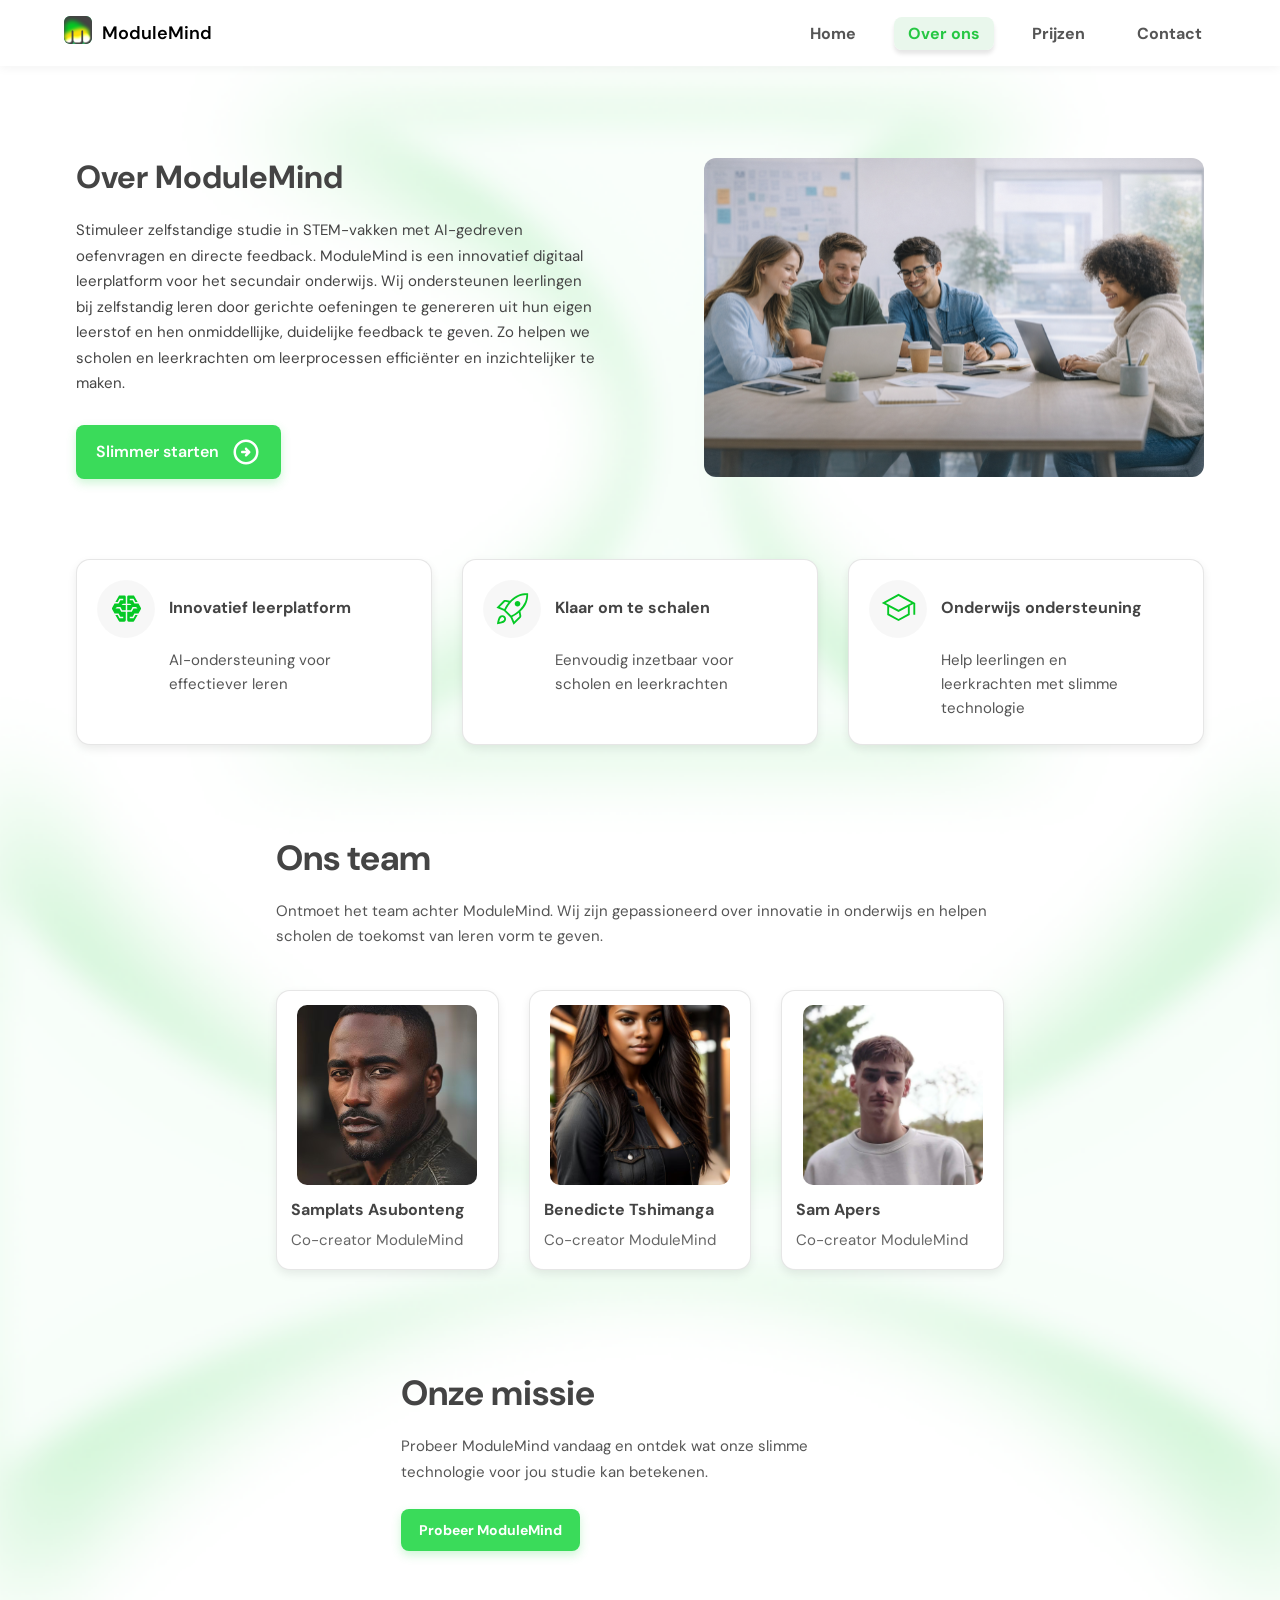
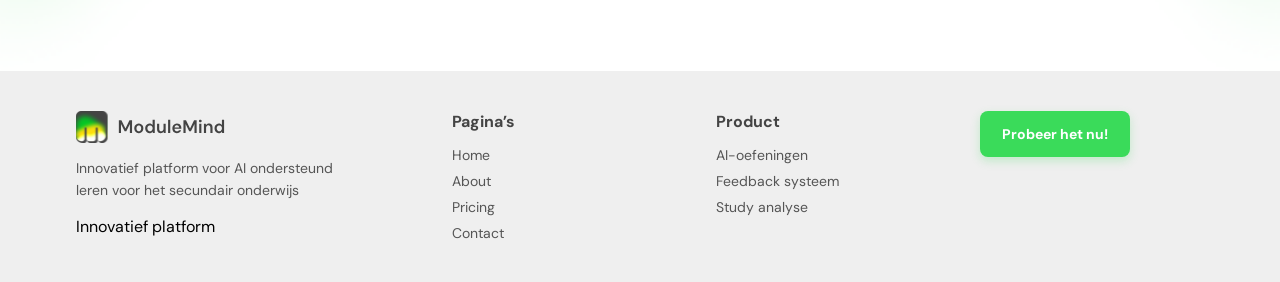
==== about.html @ 0563d496 "feat: added pfp" ====
<!DOCTYPE html>
<html lang="nl">
<head>
  <meta charset="UTF-8" />
  <meta name="viewport" content="width=device-width, initial-scale=1.0" />
  <title>ModuleMind - About</title>
  <meta name="description" content="ModuleMind zet lesmateriaal om in interactieve AI-oefeningen met behulp van artificiële intelligentie.">
  <meta name="author" content="ModuleMind">
<!-- Open Graph -->
  <meta property="og:title" content="ModuleMind">
  <meta property="og:description" content="Zet lesmateriaal om in interactieve AI-modules. Slimmer studeren met ModuleMind.">
  <meta property="og:image" content="https://modulemind.com/images/banner.svg">
  <meta property="og:url" content="https://modulemind.com/">
  <meta property="og:type" content="website">
  <meta property="og:site_name" content="ModuleMind">

<!-- Twitter Card -->
  <meta name="twitter:card" content="summary_large_image">
  <meta name="twitter:title" content="ModuleMind">
  <meta name="twitter:description" content="Zet lesmateriaal om in interactieve AI-modules.">
  <meta name="twitter:image" content="https://modulemind.com/images/banner.svg">
  <link rel="preconnect" href="https://fonts.googleapis.com">
  <link rel="preconnect" href="https://fonts.gstatic.com" crossorigin>
  <link href="https://fonts.googleapis.com/css2?family=Charm:wght@400;700&family=Cherry+Cream+Soda&family=DM+Sans:ital,opsz,wght@0,9..40,100..1000;1,9..40,100..1000&family=Inter:ital,opsz,wght@0,14..32,100..900;1,14..32,100..900&family=Kanit:ital,wght@0,100;0,200;0,300;0,400;0,500;0,600;0,700;0,800;0,900;1,100;1,200;1,300;1,400;1,500;1,600;1,700;1,800;1,900&family=Kdam+Thmor+Pro&family=Kite+One&family=Momo+Trust+Sans:wght@200..800&family=Nunito:ital,wght@0,200..1000;1,200..1000&family=Oswald:wght@200..700&family=Outfit:wght@100..900&family=Radio+Canada:ital,wght@0,300..700;1,300..700&family=Rubik+Marker+Hatch&family=Sour+Gummy:ital,wght@0,100..900;1,100..900&family=Ubuntu:ital,wght@0,300;0,400;0,500;0,700;1,300;1,400;1,500;1,700&display=swap" rel="stylesheet">
  <link rel="stylesheet" href="css/samplats.css" />
  <link rel="icon" type="image/png" href="images/Favicon.svg">
  <!-- Google Tag Manager -->
<script>(function(w,d,s,l,i){w[l]=w[l]||[];w[l].push({'gtm.start':
new Date().getTime(),event:'gtm.js'});var f=d.getElementsByTagName(s)[0],
j=d.createElement(s),dl=l!='dataLayer'?'&l='+l:'';j.async=true;j.src=
'https://www.googletagmanager.com/gtm.js?id='+i+dl;f.parentNode.insertBefore(j,f);
})(window,document,'script','dataLayer','GTM-NRNB7F7Q');</script>
<!-- End Google Tag Manager -->
</head>

<body>
<!-- Google Tag Manager (noscript) -->
<noscript><iframe src="https://www.googletagmanager.com/ns.html?id=GTM-NRNB7F7Q"
height="0" width="0" style="display:none;visibility:hidden"></iframe></noscript>
<!-- End Google Tag Manager (noscript) -->
 
  <nav class="navbar">
        <div class="nav-container">
            <div class="logo">
                <div class="logo-placeholder"> <a href="index.html"><img src="assets/FINAL-LOGO.png" alt="ModuleMind Logo"></div></a>
                <span>ModuleMind</span>
            </div>

            <ul class="nav-links" id="navLinks">
             <li><a href="index.html">Home</a></li>
             <li><a href="about.html" class="active">Over ons</a></li>
             <li><a href="pricing.html">Prijzen</a></li>
             <li><a href="contact.html">Contact</a></li>
</ul> 
            <button class="hamburger" id="hamburger">
              <span></span>
              <span></span>
              <span></span>
            </button>
        </div>
    </nav>


  <section class="about">
    <h1>Over ModuleMind</h1>

    <div class="student">
      <img src="images/Groep.svg" alt="Students studying">
    </div>

    <p>
      Stimuleer zelfstandige studie in STEM-vakken met AI-gedreven oefenvragen
      en directe feedback. ModuleMind is een innovatief digitaal leerplatform
      voor het secundair onderwijs. Wij ondersteunen leerlingen bij zelfstandig
      leren door gerichte oefeningen te genereren uit hun eigen leerstof en
      hen onmiddellijke, duidelijke feedback te geven. Zo helpen we scholen
      en leerkrachten om leerprocessen efficiënter en inzichtelijker te maken.
    </p>

    <a href="#" class="btnn">
      <span>Slimmer starten</span>
      <img src="images/pijl.svg" class="arrowbtnn" alt="">
    </a>
  </section>

  <section class="cards-section">
    <div class="cardd">
      <div class="cardds">
        <div class="svg">
          <img src="images/Hersenen.svg" alt="Innovatief leerplatform">
        </div>
        <h3>Innovatief leerplatform</h3>
      </div>
      <p>AI-ondersteuning voor effectiever leren</p>
    </div>

    <div class="cardd">
      <div class="cardds">
        <div class="svg">
          <img src="images/Rocket.svg" alt="Klaar om te schalen">
        </div>
        <h3>Klaar om te schalen</h3>
      </div>
      <p>Eenvoudig inzetbaar voor scholen en leerkrachten</p>
    </div>

    <div class="cardd">
      <div class="cardds">
        <div class="svg">
          <img src="images/Cap.svg" alt="Onderwijs ondersteuning">
        </div>
        <h3>Onderwijs ondersteuning</h3>
      </div>
      <p>Help leerlingen en leerkrachten met slimme technologie</p>
    </div>
  </section>

  <section class="teams">
    <h2>Ons team</h2>
    <p>
      Ontmoet het team achter ModuleMind. Wij zijn gepassioneerd over innovatie
      in onderwijs en helpen scholen de toekomst van leren vorm te geven.
    </p>

    <div class="team">
      <div class="teamss">
        <img src="images/Samplats.svg" alt="Samplats Asubonteng">
        <h3>Samplats Asubonteng</h3>
        <p>Co-creator ModuleMind</p>
      </div>

      <div class="teamss">
        <img src="images/Bene.svg" alt="Benedicte Tshimanga">
        <h3>Benedicte Tshimanga</h3>
        <p>Co-creator ModuleMind</p>
      </div>

      <div class="teamss">
        <img src="images/Sam.webp" alt="Sam Apers">
        <h3>Sam Apers</h3>
        <p>Co-creator ModuleMind</p>
      </div>
    </div>
  </section>

  <section class="missie">
    <h2>Onze missie</h2>
    <p>
      Probeer ModuleMind vandaag en ontdek wat onze slimme technologie
      voor jou studie kan betekenen.
    </p>
    <a href="#" class="missiebtn">Probeer ModuleMind</a>
  </section>

<footer class="foot">
  <div class="footwrap">

    <div class="footbrand">
      <img src="images/Logo.svg" alt="ModuleMind logo" class="footlogo">
      <p class="foottext-desktop">
        Innovatief platform voor AI ondersteund leren
        voor het secundair onderwijs
      </p>
      <p class="foottext-mobile">Innovatief platform</p>
    </div>

    <div class="footL">
      <h3>Pagina’s</h3>
      <a href="index.html">Home</a>
      <a href="about.html">About</a>
      <a href="pricing.html">Pricing</a>
      <a href="contact.html">Contact</a>
    </div>

    <div class="footR">
      <h3>Product</h3>
      <a href="#">AI-oefeningen</a>
      <a href="#">Feedback systeem</a>
      <a href="#">Study analyse</a>
    </div>

    <div class="foott">
      <a href="pricing.html" class="footbtn">Probeer het nu!</a>
    </div>

  </div>
</footer>

  <script src="script.js"></script>
  <script>
  const hamburger = document.getElementById('hamburger');
  const navLinks = document.getElementById('navLinks');

  hamburger.addEventListener('click', () => {
    navLinks.classList.toggle('active');
  });
</script>
</body>
</html>
---- css/samplats.css ----
* {
  margin: 0;
  padding: 0;
  box-sizing: border-box;
}

body {
  font-family: "DM Sans", sans-serif;
  overflow-x: hidden;
  background-image: url('../assets/background.png');
  background-size: cover;
  background-repeat: no-repeat;
}

span {
  font-family: "DM Sans", sans-serif;
}

.navbar {
    position: sticky;
    top: 0;
    width: 100%;
    background: white;
    box-shadow: 0 2px 10px rgba(0,0,0,0.05);
    z-index: 1000;
}

.nav-container {
    max-width: 1200px;
    margin: auto;
    padding: 16px 24px;
    display: flex;
    align-items: center;
    justify-content: space-between;
    font-family: 'DM Sans', sans-serif;
}

.logo {
    display: flex;
    align-items: center;
    gap: 10px;
    font-weight: 600;
    font-size: 18px;
    font-family: 'DM Sans', sans-serif;
}

.logo span {
    font-family: "DM Sans", sans-serif;
  }

.logo-placeholder img{
    width: 28px;
    height: 28px;
    background: linear-gradient(135deg, #3cd07c, #2ca65c);
    border-radius: 6px;
}

.nav-links {
    display: flex;
    list-style: none;
    gap: 24px;
}

.nav-links a {
  font-family: 'DM Sans', sans-serif;
    text-decoration: none;
    color: #555;
    font-weight: 700;
    padding: 6px 14px;
    border-radius: 8px;
    transition: all 0.2s ease;
}

.nav-links a:hover {
    background: #e6f5ec;
    color: #26C743;
}

.nav-links a.active {
    background: #E9F7EC;
    color: #26C743;
    box-shadow: 0 4px 4px rgba(0,0,0,0.1);
}

.cta-btn {
    background: #26C743;
    color: white;
    border: none;
    padding: 10px 16px;
    border-radius: 8px;
    cursor: pointer;
    font-weight: 900;
    transition: 0.2s ease;
}

.cta-btn:hover {
    background: #26C743;
}

/* Hide hamburger on desktop */
.hamburger {
    display: none;
    flex-direction: column;
    gap: 5px;
    background: none;
    border: none;
    cursor: pointer;
}

.hamburger span {
    width: 24px;
    height: 3px;
    background: #333;
    border-radius: 2px;
}

/* Mobile styles */
@media (max-width: 768px) {

    .nav-links {
        position: absolute;
        top: 100%;
        left: 0;
        width: 100%;
        background: white;
        flex-direction: column;
        align-items: center;
        gap: 16px;
        padding: 20px 0;
        display: none;
        box-shadow: 0 4px 10px rgba(0,0,0,0.05);
    }

    .nav-links.active {
        display: flex;
    }

    .cta-btn {
        display: none;
    }

    .hamburger {
        display: flex;
    }
}


.act {
  color: #05c925;
  background: #eefbef;
  box-shadow: 0 3px 8px rgba(0, 0, 0, .08);
  transform: translateY(-4px);
}

.abtn,
.btnn,
.missiebtn,
.footbtn {
  display: inline-flex;
  align-items: center;
  justify-content: center;
  text-decoration: none;
  color: #fff;
  font-weight: 700;
  background: #3adb5a;
  border-radius: 8px;
  box-shadow: 0 4px 10px rgba(58, 219, 90, .25);
  transition: .2s ease;
  white-space: nowrap;
}

.abtn:hover,
.btnn:hover,
.missiebtn:hover,
.footbtn:hover {
  background: #05c925;
}

.abtn {
  font-size: 13px;
  padding: 12px 18px;
  margin-left: 28px;
}

.btnn {
  grid-column: 1;
  font-weight: 600;
  gap: 12px;
  padding: 12px 20px;
  width: fit-content;
  min-width: 170px;
}

.missiebtn {
  font-size: 14px;
  padding: 12px 18px;
}

.footbtn {
  font-size: 14px;
  padding: 14px 22px;
}

.arrowbtnn {
  width: 30px;
  height: 30px;
  display: block;
  object-fit: contain;
}

.about {
  max-width: 1200px;
  margin: 0 auto;
  padding: 90px 36px 80px;
  display: grid;
  grid-template-columns: 520px 1fr;
  column-gap: 80px;
  align-items: center;
}

.about h1 {
  grid-column: 1;
  font-size: 32px;
  color: #444;
  margin-bottom: 20px;
}

.about p {
  grid-column: 1;
  font-size: 15px;
  color: #444;
  line-height: 1.7;
  margin-bottom: 28px;
}

.student {
  grid-column: 2;
  grid-row: 1 / span 3;
  display: flex;
  justify-content: flex-end;
}

.student img {
  width: 500px;
  display: block;
  border-radius: 12px;
}

.cards-section {
  max-width: 1200px;
  margin: 0 auto;
  padding: 0 36px 90px;
  display: grid;
  grid-template-columns: repeat(3, 1fr);
  gap: 30px;
}

.cardd,
.teamss {
  background: #fff;
  border: 1px solid rgba(119, 119, 119, .18);
  border-radius: 14px;
  box-shadow: 0 4px 10px rgba(0, 0, 0, .08);
}

.cardd {
  padding: 20px 20px 24px;
}

.cardds {
  display: flex;
  align-items: center;
  gap: 14px;
  margin-bottom: 10px;
}

.svg {
  width: 58px;
  height: 58px;
  border-radius: 50%;
  background: rgba(0, 0, 0, .03);
  display: flex;
  align-items: center;
  justify-content: center;
  flex-shrink: 0;
}

.svg img {
  width: 45px;
  height: 45px;
  object-fit: contain;
  display: block;
}

.cardd h3 {
  font-size: 16px;
  color: #444;
  font-weight: 700;
  line-height: 1.4;
}

.cardd p {
  font-size: 15px;
  color: #555;
  line-height: 1.6;
  margin-left: 72px;
  max-width: 220px;
}

.teams {
  max-width: 800px;
  margin: 0 auto;
  padding: 0 36px 100px;
  text-align: left;
}

.teams h2 {
  font-size: 35px;
  color: #444;
  margin-bottom: 18px;
}

.teams p {
  font-size: 15px;
  line-height: 1.7;
  color: #555;
}

.team {
  width: 100%;
  max-width: 1200px;
  margin: 40px auto 0;
  display: grid;
  grid-template-columns: repeat(3, 1fr);
  gap: 30px;
}

.teamss {
  padding: 14px 14px 18px;
  text-align: left;
}

.teamss img {
  width: 100%;
  max-width: 180px;
  height: 180px;
  object-fit: cover;
  display: block;
  margin: 0 auto 14px;
  border-radius: 10px;
}

.teamss h3 {
  font-size: 16px;
  color: #444;
  font-weight: 700;
  line-height: 1.4;
  margin-bottom: 8px;
}

.teamss p {
  font-size: 15px;
  color: #666;
  line-height: 1.5;
}

.missie {
  max-width: 550px;
  margin: 0 auto;
  padding: 0 36px 80px;
  text-align: left;
}

.missie h2 {
  font-size: 35px;
  color: #444;
  margin-bottom: 18px;
}

.missie p {
  max-width: 520px;
  margin: 0 auto 24px;
  font-size: 15px;
  line-height: 1.7;
  color: #555;
  text-align: left;
}

.foot{
  width:100%;
  background:#efefef;
  margin-top:40px;
}

.footwrap{
  max-width:1200px;
  margin:0 auto;
  padding:40px 36px;
  display:grid;
  grid-template-columns: 1.5fr 1fr 1fr 1fr;
  gap:40px;
  align-items:start;
}

.footbrand{
  display:flex;
  flex-direction:column;
  gap:14px;
}

.footlogo{
  width:150px;
  height:auto;
}

.foottext-desktop{
  font-size:14px;
  line-height:1.6;
  color:#555;
  max-width:260px;
}

.footL,
.footR{
  display:flex;
  flex-direction:column;
  gap:8px;
}

.footL h3,
.footR h3{
  font-size:16px;
  font-weight:700;
  color:#444;
  margin-bottom:6px;
}

.footL a,
.footR a{
  text-decoration:none;
  color:#555;
  font-size:14px;
  transition:.2s ease;
}

.footL a:hover,
.footR a:hover{
  color:#05c925;
}

.foott{
  display:flex;
  align-items:flex-start;
  justify-content:flex-start;
}

.footbtn{
  font-size:14px;
  padding:14px 22px;
  border-radius:8px;
  background:#3adb5a;
  color:#fff;
  text-decoration:none;
  font-weight:700;
  box-shadow:0 4px 10px rgba(58,219,90,.25);
}

.footbtn:hover{
  background:#05c925;
}

.menu-toggle {
  display: none;
  border: none;
  background: transparent;
  cursor: pointer;
  width: 40px;
  height: 40px;
  padding: 0;
  flex-direction: column;
  justify-content: center;
  align-items: center;
  gap: 5px;
}

.menu-toggle span {
  display: block;
  width: 24px;
  height: 2.5px;
  background: #777;
  border-radius: 20px;
  transition: all 0.3s ease;
}

.mobile-menu {
  display: none;
}

@media (max-width: 768px) {
  .nvs,
  .abtn {
    display: none;
  }

  .menu-toggle {
    display: flex;
  }

  .nvb {
    padding: 18px 20px;
  }

  .lm {
    width: 150px;
    height: auto;
  }

  .mobile-menu {
    display: none;
    flex-direction: column;
    gap: 14px;
    padding: 0 20px 20px;
    background: rgba(255, 255, 255, 0.96);
  }

  .nv.menu-open .mobile-menu {
    display: flex;
  }

  .mobile-link {
    text-decoration: none;
    color: #444;
    font-size: 16px;
    font-weight: 600;
    padding: 10px 0;
    border-bottom: 1px solid rgba(0, 0, 0, 0.06);
  }

  .mobile-link:hover {
    color: #05c925;
  }

  .active-mobile {
    color: #05c925;
  }

  .mobile-btn {
    display: inline-flex;
    align-items: center;
    justify-content: center;
    text-decoration: none;
    color: white;
    background: #3adb5a;
    font-weight: 700;
    padding: 12px 18px;
    border-radius: 8px;
    width: fit-content;
    margin-top: 8px;
    box-shadow: 0 4px 10px rgba(58, 219, 90, 0.25);
  }

  .mobile-btn:hover {
    background: #05c925;
  }

  .nv.menu-open .menu-toggle span:nth-child(1) {
    transform: translateY(7px) rotate(45deg);
  }

  .nv.menu-open .menu-toggle span:nth-child(2) {
    opacity: 0;
  }

  .nv.menu-open .menu-toggle span:nth-child(3) {
    transform: translateY(-8px) rotate(-45deg);
  }

  .about {
    max-width: 100%;
    padding: 28px 20px 40px;
    display: flex;
    flex-direction: column;
    gap: 20px;
  }

  .about h1 {
    font-size: 26px;
    color: #444;
  }

  .student {
    width: 100%;
  }

  .student img {
    width: 100%;
    border-radius: 12px;
    display: block;
  }

  .about p {
    font-size: 15px;
    line-height: 1.7;
    color: #444;
    text-align: left;
    max-width: 300px;
    margin: 0 auto;
  }

  .btnn {
    align-self: center;
    padding: 12px 18px;
    font-size: 14px;
  }

  .cards-section {
    grid-template-columns: 1fr;
    gap: 18px;
    padding: 0 20px 50px;
  }

  .cardd {
    padding: 24px 20px;
    border-radius: 16px;
  }

  .cardds {
    display: flex;
    align-items: flex-start;
    gap: 15px;
    margin-bottom: 12px;
  }

  .svg {
    width: 52px;
    height: 52px;
    flex-shrink: 0;
  }

  .svg img {
    width: 40px;
    height: 40px;
  }

  .cardd h3 {
    font-size: 22px;
    line-height: 1.3;
    margin: 0;
    max-width: 220px;
  }

  .cardd p {
    margin: 0 0 0 67px;
    max-width: calc(100% - 67px);
    font-size: 15px;
    line-height: 1.7;
    text-align: left;
  }

  .teams {
    max-width: 100%;
    padding: 20px 20px 60px;
    text-align: left;
  }

  .teams h2 {
    font-size: 24px;
    margin-bottom: 16px;
    color: #000;
  }

  .teams p {
    font-size: 15px;
    line-height: 1.7;
    max-width: 280px;
    margin: 0 auto 28px;
    color: #444;
  }

  .team {
    grid-template-columns: 1fr;
    gap: 22px;
    margin: 0 auto;
  }

  .teamss {
    padding: 14px 14px 18px;
    border-radius: 14px;
    max-width: 250px;
    margin: 0 auto;
  }

  .teamss img {
    width: 100%;
    max-width: 150px;
    height: 150px;
    object-fit: cover;
    display: block;
    margin: 0 auto 14px;
    border-radius: 10px;
  }

  .teamss h3 {
    font-size: 16px;
    line-height: 1.4;
    margin-bottom: 6px;
    color: #222;
  }

  .teamss p {
    font-size: 14px;
    line-height: 1.5;
    margin: 0;
    max-width: 100%;
    color: #555;
  }

  .teams h2,
  .missie h2 {
    font-size: 24px;
    line-height: 1.2;
    font-weight: 700;
    color: #222;
    text-align: left;
    margin-bottom: 16px;
  }

  .missie {
    max-width: 100%;
    padding: 10px 20px 60px;
    text-align: left;
  }

  .missie p {
    font-size: 15px;
    line-height: 1.7;
    color: #444;
    max-width: 300px;
    margin: 0 auto 24px;
  }

  .missiebtn {
    display: inline-flex;
    align-items: center;
    justify-content: center;
    font-size: 14px;
    padding: 13px 20px;
    border-radius: 10px;
    min-width: 220px;
  }

  .footwrap{
    grid-template-columns:1fr;
    gap:30px;
    padding:30px 20px;
  }

  .footbrand{
    align-items:flex-start;
  }

  .footlogo{
    width:110px;
  }

  .foottext-desktop{
    display:none;
  }

  .foottext-mobile{
    display:block;
    font-size:13px;
    color:#555;
  }

  .footL,
  .footR{
    gap:6px;
  }

  .footL h3,
  .footR h3{
    font-size:15px;
  }

  .footL a,
  .footR a{
    font-size:13px;
  }

  .foott{
    margin-top:10px;
  }

  .footbtn{
    font-size:13px;
    padding:12px 18px;
  }
}

.pricing{
  max-width:600px;
  margin:0 auto;
  padding:90px 36px 60px;
  text-align:left;
}

.pricing h1{
  font-size:36px;
  color:#444;
  margin-bottom:18px;
  line-height:1.2;
}

.pricing p{
  font-size:15px;
  line-height:1.7;
  color:#555;
  max-width:520px;
  margin:0 auto;
}

.pricingg{
  max-width:1200px;
  margin:0 auto;
  padding:0 36px 100px;
  display:grid;
  grid-template-columns:repeat(3,1fr);
  gap:30px;
  align-items:center;
}

.pricecard{
  background:#fff;
  border:1px solid rgba(119,119,119,.18);
  border-radius:14px;
  box-shadow:0 4px 10px rgba(0,0,0,.08);
  padding:26px 22px 30px;
  text-align:left;
  display:flex;
  flex-direction:column;
  transition:.25s ease;
}

.pricecard:hover{
  transform:translateY(-6px);
  border:2px solid #3adb5a;
  transform:scale(1.08);
}

.featured:hover{
  transform:scale(1.08) translateY(-6px);
}

.priceTop{
  padding-bottom:18px;
  display: flex;
  flex-direction: column;
  align-items: center;
  text-align: center;
}

.priceTop h2{
  font-size:20px;
  color:#444;
  margin-bottom:12px;
}

.price-icon{
  width: 45px;
  height:45px;
  margin-bottom:12px;
}

.price-value{
  font-size:18px;
  color:#444;
  font-weight:600;
}

.price-value span{
  font-size:14px;
  color:#666;
}

.price-divider{
  width:100%;
  height:1px;
  background:rgba(0,0,0,.08);
  margin:18px 0;
}

.price-features{
  list-style:none;
  text-align:left;
  display:flex;
  flex-direction:column;
  gap:12px;
  margin-bottom:24px;
}

.price-features li{
  font-size:14px;
  color:#555;
  position:relative;
  padding-left:22px;
}

.price-features li::before{
  content:"✔";
  color:#3adb5a;
  position:absolute;
  left:0;
}

.price-btn{
  margin-top:auto;
  font-size:14px;
  width: 150px;
  padding:12px 18px;
  border-radius:8px;
  background:#3adb5a;
  color:white;
  font-weight:700;
  text-decoration:none;
  display:inline-block;
  box-shadow:0 4px 10px rgba(58,219,90,.25);
  margin: auto;
}

.price-btn:hover{
  background:#05c925;
}

@media (max-width:768px){

  .pricing{
    padding:40px 20px 40px;
  }

  .pricing h1{
    font-size:24px;
    text-align: center;
  }

  .pricing p{
    font-size:14px;
    max-width:300px;
  }

  .pricingg{
    grid-template-columns:1fr;
    gap:22px;
    padding:0 20px 60px;
  }

  .pricecard{
    max-width:300px;
    margin:0 auto;
  }

  .featured{
    transform:none;
  }

}

.contact-hero{
  max-width:550px;
  margin:0 auto;
  padding:90px 36px 70px;
  text-align:left;
}

.contact-hero h1{
  font-size:36px;
  color:#444;
  margin-bottom:18px;
  line-height:1.2;
}

.contact-hero p{
  font-size:15px;
  line-height:1.7;
  color:#555;
  max-width:520px;
  margin:0 auto;
}

.contact-section{
  max-width:1200px;
  margin:0 auto;
  padding:0 36px 80px;
  display:grid;
  grid-template-columns:1fr 1fr;
  gap:80px;
  align-items:start;
}

.contact-map-block h2,
.contact-form-block h2{
  font-size:20px;
  color:#444;
  margin-bottom:18px;
}

.map-card{
  background:#fff;
  border:1px solid rgba(119,119,119,.18);
  border-radius:16px;
  box-shadow:0 4px 10px rgba(0,0,0,.08);
  overflow:hidden;
}

.map-img{
  width:100%;
  display:block;
}

.contact-form{
  display:flex;
  flex-direction:column;
  gap:18px;
}

.name-row{
  display:grid;
  grid-template-columns:1fr 1fr;
  gap:16px;
}

.input-group{
  display:flex;
  flex-direction:column;
}

.input-group label{
  font-size:14px;
  color:#444;
  margin-bottom:6px;
}

.input-group input,
.input-group textarea{
  border:1px solid rgba(119,119,119,.25);
  border-radius:8px;
  padding:12px 14px;
  font-size:14px;
  font-family:inherit;
  outline:none;
  background:#fff;
}

.input-group textarea{
  min-height:110px;
  resize:vertical;
}

.input-group input:focus,
.input-group textarea:focus{
  border-color:#3adb5a;
}

.contact-btn,
.contact-info-btn,
.contact-help-btn{
  display:inline-flex;
  align-items:center;
  justify-content:center;
  text-decoration:none;
  color:#fff;
  font-weight:700;
  background:#3adb5a;
  border:none;
  border-radius:8px;
  box-shadow:0 4px 10px rgba(58,219,90,.25);
  transition:.2s ease;
  cursor:pointer;
  width:fit-content;
}

.contact-btn:hover,
.contact-info-btn:hover,
.contact-help-btn:hover{
  background:#05c925;
}

.contact-btn{
  margin-top:10px;
  font-size:14px;
  padding:14px 20px;
}

.contact-extra{
  max-width:1200px;
  margin:0 auto;
  padding:0 36px 100px;
}

.contact-extra h2{
  font-size:22px;
  color:#444;
  margin-bottom:28px;
}

.contact-extra-grid{
  display:grid;
  grid-template-columns:1fr 1fr;
  gap:40px;
  align-items:start;
}

.contact-info-card{
  background:#fff;
  border:1px solid rgba(119,119,119,.18);
  border-radius:14px;
  box-shadow:0 4px 10px rgba(0,0,0,.08);
  padding:24px;
  display:flex;
  flex-direction:column;
  gap:18px;
  max-width:360px;
}

.contact-info-row{
  display:flex;
  align-items:center;
  gap:14px;
  padding-bottom:14px;
  border-bottom:1px solid rgba(119,119,119,.18);
}

.contact-info-icon{
  width:22px;
  height:22px;
  object-fit:contain;
  flex-shrink:0;
}

.contact-info-row p{
  font-size:14px;
  color:#555;
  line-height:1.5;
}

.contact-info-btn{
  margin-top:8px;
  padding:10px 16px;
  font-size:14px;
}

.contact-help-card{
  background:#fff;
  border:1px solid rgba(119,119,119,.18);
  border-radius:14px;
  box-shadow:0 4px 10px rgba(0,0,0,.08);
  padding:24px;
  max-width:360px;
}

.help-top{
  display:flex;
  align-items:center;
  gap:10px;
  margin-bottom:12px;
}

.help-icon{
  width:24px;
  height:24px;
  object-fit:contain;
  flex-shrink:0;
}

.contact-help-card h3{
  font-size:18px;
  color:#444;
  line-height:1.3;
}

.contact-help-card p{
  font-size:14px;
  color:#555;
  line-height:1.6;
  margin-bottom:18px;
  max-width:240px;
}

.contact-help-btn{
  padding:10px 16px;
  font-size:14px;
}

@media (max-width:768px){

  .contact-hero{
    padding:40px 20px 40px;
  }

  .contact-hero h1{
    font-size:24px;
  }

  .contact-hero p{
    font-size:14px;
    max-width:300px;
  }

  .contact-section{
    grid-template-columns:1fr;
    gap:40px;
    padding:0 20px 60px;
  }

  .contact-map-block h2,
  .contact-form-block h2{
    font-size:24px;
    line-height:1.2;
    margin-bottom:16px;
    text-align: left;
  }

  .name-row{
    grid-template-columns:1fr;
  }

  .contact-btn{
    padding:12px 18px;
    font-size:14px;
  }

  .contact-extra{
    padding:0 20px 60px;
  }

  .contact-extra h2{
    font-size:24px;
    margin-bottom:20px;
    text-align: left;
  }

  .contact-extra-grid{
    grid-template-columns:1fr;
    gap:24px;
  }

  .contact-info-card,
  .contact-help-card{
    max-width:100%;
  }

  .contact-info-btn,
  .contact-help-btn{
    font-size:14px;
    padding:10px 14px;
  }

}
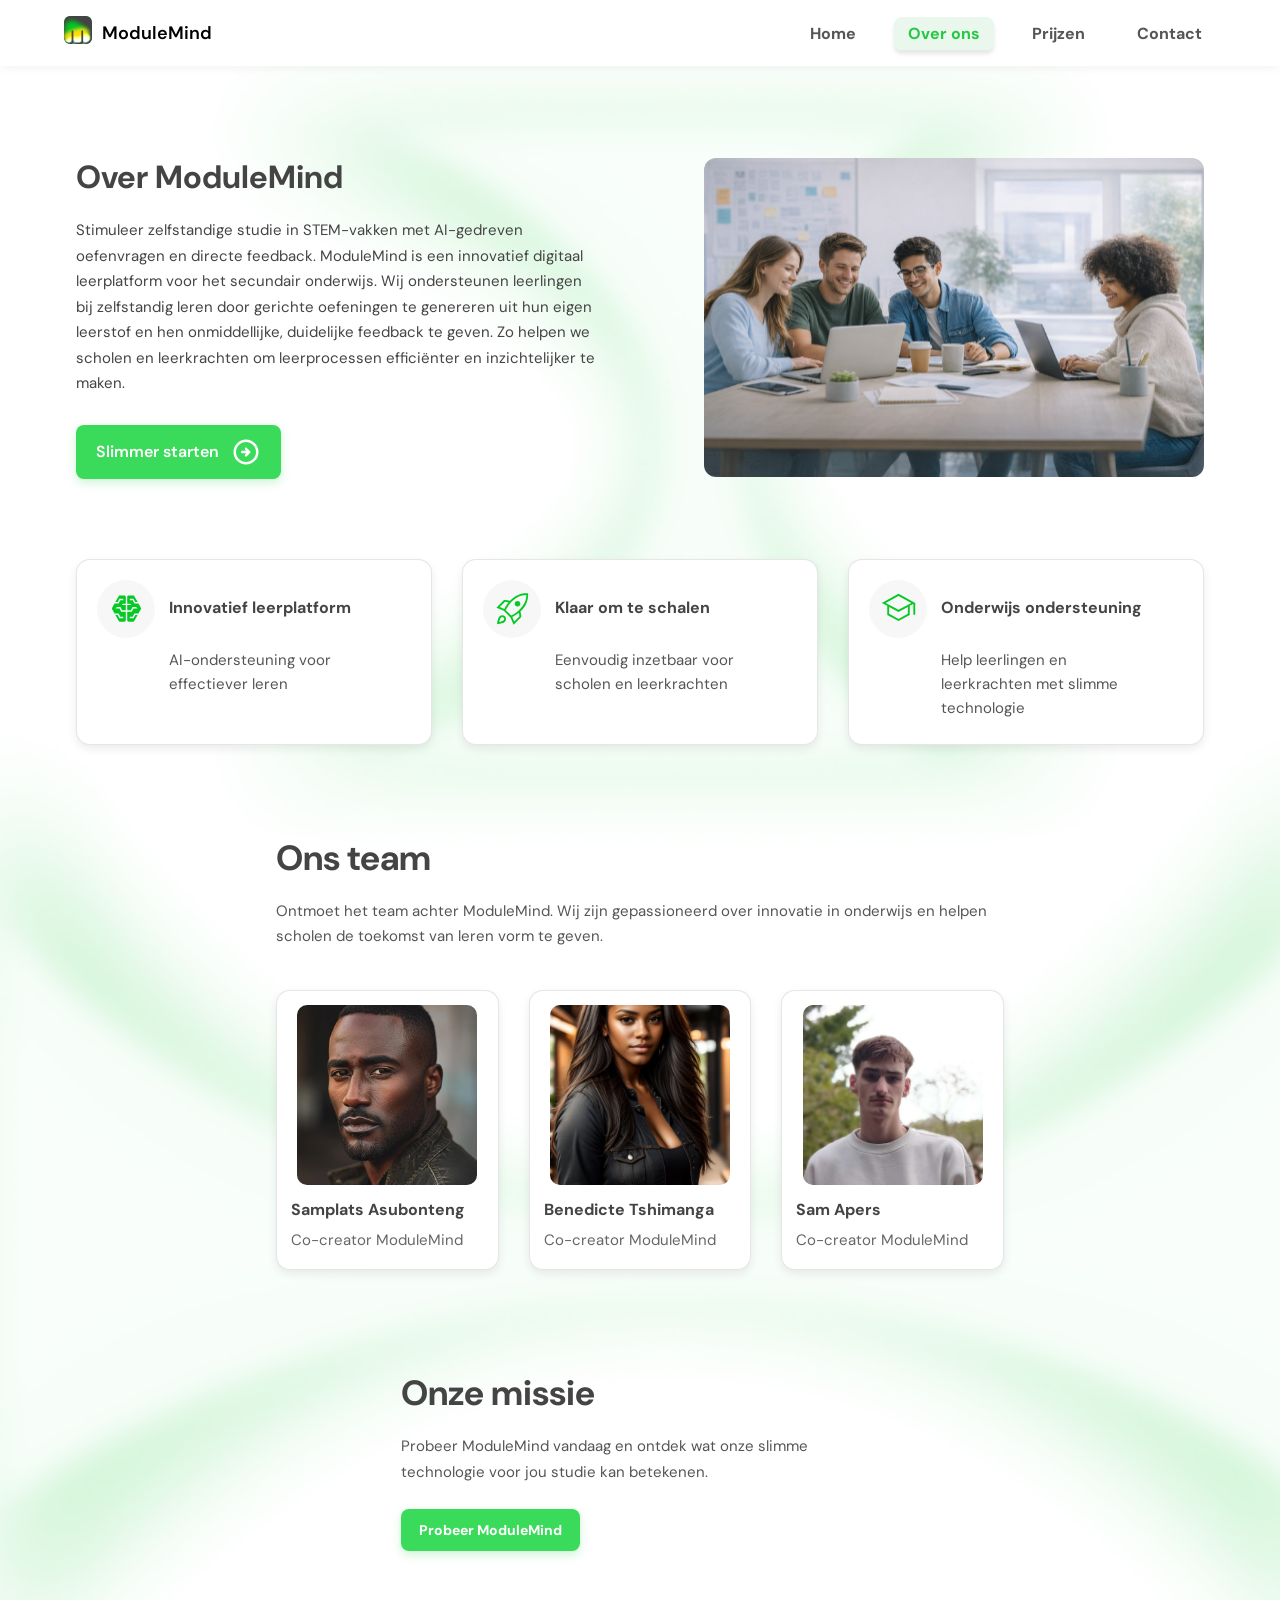
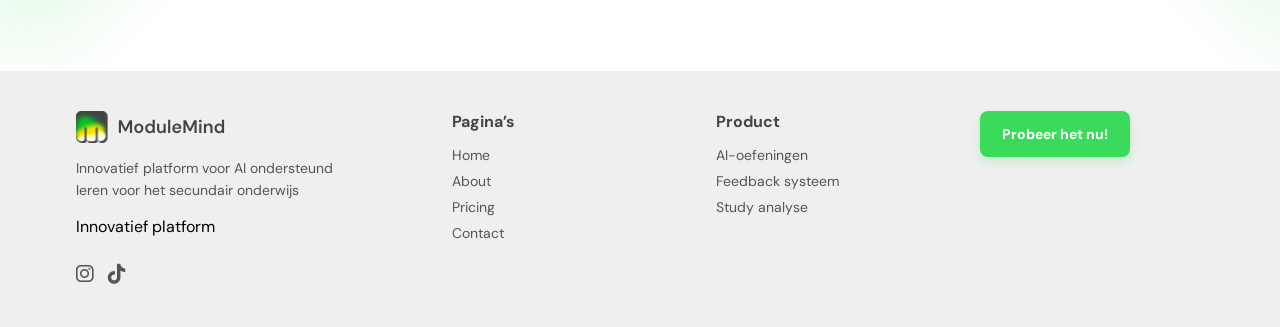
==== commit 78324fca: "laatste veranderingen" ====
--- a/about.html
+++ b/about.html
@@ -24,6 +24,7 @@
   <link href="https://fonts.googleapis.com/css2?family=Charm:wght@400;700&family=Cherry+Cream+Soda&family=DM+Sans:ital,opsz,wght@0,9..40,100..1000;1,9..40,100..1000&family=Inter:ital,opsz,wght@0,14..32,100..900;1,14..32,100..900&family=Kanit:ital,wght@0,100;0,200;0,300;0,400;0,500;0,600;0,700;0,800;0,900;1,100;1,200;1,300;1,400;1,500;1,600;1,700;1,800;1,900&family=Kdam+Thmor+Pro&family=Kite+One&family=Momo+Trust+Sans:wght@200..800&family=Nunito:ital,wght@0,200..1000;1,200..1000&family=Oswald:wght@200..700&family=Outfit:wght@100..900&family=Radio+Canada:ital,wght@0,300..700;1,300..700&family=Rubik+Marker+Hatch&family=Sour+Gummy:ital,wght@0,100..900;1,100..900&family=Ubuntu:ital,wght@0,300;0,400;0,500;0,700;1,300;1,400;1,500;1,700&display=swap" rel="stylesheet">
   <link rel="stylesheet" href="css/samplats.css" />
   <link rel="icon" type="image/png" href="images/Favicon.svg">
+  <link rel="stylesheet" href="https://cdnjs.cloudflare.com/ajax/libs/font-awesome/6.5.0/css/all.min.css">
   <!-- Google Tag Manager -->
 <script>(function(w,d,s,l,i){w[l]=w[l]||[];w[l].push({'gtm.start':
 new Date().getTime(),event:'gtm.js'});var f=d.getElementsByTagName(s)[0],
@@ -162,6 +163,10 @@
         voor het secundair onderwijs
       </p>
       <p class="foottext-mobile">Innovatief platform</p>
+      <div class="footsocials">
+     <a href="#" target="_blank"><i class="fab fa-instagram"></i></a>
+    <a href="#" target="_blank"><i class="fab fa-tiktok"></i></a>
+</div>
     </div>
 
     <div class="footL">
--- a/css/samplats.css
+++ b/css/samplats.css
@@ -406,6 +406,22 @@
   display:flex;
   flex-direction:column;
   gap:14px;
+}
+
+.footsocials {
+  display: flex;
+  gap: 14px;
+  margin-top: 10px;
+}
+
+.footsocials a {
+  font-size: 20px;
+  color: #555;
+  transition: .2s ease;
+}
+
+.footsocials a:hover {
+  color: #05c925;
 }
 
 .footlogo{
@@ -1255,4 +1271,396 @@
     padding:10px 14px;
   }
 
+}
+
+/* ============================================
+   NIEUWE PRICING PAGINA STIJLEN
+   ============================================ */
+
+.pricing-hero {
+  max-width: 700px;
+  margin: 0 auto;
+  padding: 70px 36px 50px;
+  text-align: center;
+}
+
+.pricing-topbadge {
+  display: inline-block;
+  background: #e6f5ec;
+  color: #1D9E75;
+  font-size: 11px;
+  font-weight: 700;
+  letter-spacing: .07em;
+  padding: 5px 16px;
+  border-radius: 20px;
+  margin-bottom: 18px;
+}
+
+.pricing-hero h1 {
+  font-size: 38px;
+  font-weight: 700;
+  color: #333;
+  line-height: 1.2;
+  margin-bottom: 14px;
+}
+
+.pricing-hero p {
+  font-size: 15px;
+  color: #666;
+  line-height: 1.7;
+  margin-bottom: 22px;
+}
+
+.pricing-trust-row {
+  display: flex;
+  justify-content: center;
+  gap: 24px;
+  flex-wrap: wrap;
+}
+
+.pricing-trust-item {
+  display: inline-flex;
+  align-items: center;
+  gap: 6px;
+  font-size: 13px;
+  color: #555;
+}
+
+.pricing-trust-item svg {
+  width: 14px;
+  height: 14px;
+  flex-shrink: 0;
+}
+
+/* CARDS GRID */
+.pricingg-new {
+  max-width: 1200px;
+  margin: 0 auto;
+  padding: 0 36px 20px;
+  display: grid;
+  grid-template-columns: repeat(3, 1fr);
+  gap: 24px;
+  align-items: start;
+}
+
+.pricecard-new {
+  background: #fff;
+  border: 1px solid rgba(119,119,119,.18);
+  border-radius: 16px;
+  box-shadow: 0 4px 14px rgba(0,0,0,.07);
+  padding: 28px 24px 28px;
+  display: flex;
+  flex-direction: column;
+  gap: 14px;
+  position: relative;
+  transition: .25s ease;
+}
+
+.pricecard-new:hover {
+  transform: translateY(-5px);
+  box-shadow: 0 8px 24px rgba(0,0,0,.1);
+}
+
+.pricecard-featured-new {
+  border: 2px solid #3adb5a;
+}
+
+.pricecard-featured-new:hover {
+  transform: translateY(-5px);
+}
+
+.featured-badge-new {
+  position: absolute;
+  top: -14px;
+  left: 50%;
+  transform: translateX(-50%);
+  background: #3adb5a;
+  color: #fff;
+  font-size: 11px;
+  font-weight: 700;
+  padding: 4px 16px;
+  border-radius: 20px;
+  white-space: nowrap;
+  display: flex;
+  align-items: center;
+  gap: 5px;
+  letter-spacing: .04em;
+}
+
+.featured-badge-new svg {
+  width: 11px;
+  height: 11px;
+}
+
+.plan-label-new {
+  font-size: 10px;
+  font-weight: 700;
+  letter-spacing: .09em;
+  color: #3adb5a;
+  margin-bottom: -6px;
+}
+
+.plan-label-blue-new {
+  color: #185FA5;
+}
+
+.plan-title-new {
+  font-size: 20px;
+  font-weight: 700;
+  color: #333;
+  margin-bottom: 2px;
+}
+
+.plan-sub-new {
+  font-size: 13px;
+  color: #888;
+  margin-top: -8px;
+}
+
+.plan-price-new {
+  display: flex;
+  align-items: baseline;
+  gap: 4px;
+  flex-wrap: wrap;
+}
+
+.price-prefix-new {
+  font-size: 13px;
+  color: #888;
+}
+
+.price-big-new {
+  font-size: 32px;
+  font-weight: 700;
+  color: #333;
+}
+
+.price-period-new {
+  font-size: 12px;
+  color: #888;
+}
+
+/* highlight box (student card) */
+.highlight-box-new {
+  background: #e6f5ec;
+  border-radius: 10px;
+  padding: 10px 12px;
+  display: flex;
+  gap: 8px;
+  align-items: flex-start;
+}
+
+.highlight-box-new svg {
+  width: 15px;
+  height: 15px;
+  flex-shrink: 0;
+  margin-top: 2px;
+}
+
+.highlight-box-new p {
+  font-size: 13px;
+  color: #1a6e3f;
+  line-height: 1.4;
+}
+
+.highlight-box-new p strong {
+  font-weight: 700;
+}
+
+/* lock box (starter card) */
+.lock-box-new {
+  background: #f5f5f5;
+  border: 1px solid rgba(0,0,0,.07);
+  border-radius: 10px;
+  padding: 10px 12px;
+  display: flex;
+  gap: 8px;
+  align-items: flex-start;
+}
+
+.lock-box-new svg {
+  width: 14px;
+  height: 14px;
+  flex-shrink: 0;
+  margin-top: 2px;
+}
+
+.lock-box-new p {
+  font-size: 12px;
+  color: #888;
+  line-height: 1.4;
+}
+
+.features-label-new {
+  font-size: 12px;
+  font-weight: 700;
+  color: #3adb5a;
+  margin-bottom: -6px;
+}
+
+.features-label-blue-new {
+  color: #185FA5;
+}
+
+/* feature lists */
+.price-features-new {
+  list-style: none;
+  display: flex;
+  flex-direction: column;
+  gap: 10px;
+  flex: 1;
+  margin-bottom: 4px;
+}
+
+.price-features-new li {
+  font-size: 13.5px;
+  color: #555;
+  position: relative;
+  padding-left: 20px;
+  line-height: 1.4;
+}
+
+.price-features-new li::before {
+  content: "—";
+  color: #bbb;
+  position: absolute;
+  left: 0;
+  font-weight: 700;
+}
+
+.price-features-green-new li::before {
+  content: "✔";
+  color: #3adb5a;
+  font-size: 12px;
+}
+
+.price-features-blue-new li::before {
+  content: "✔";
+  color: #185FA5;
+  font-size: 12px;
+}
+
+/* buttons */
+.price-btn-new {
+  display: block;
+  width: 100%;
+  text-align: center;
+  padding: 12px;
+  border-radius: 10px;
+  font-size: 14px;
+  font-weight: 700;
+  text-decoration: none;
+  transition: .2s ease;
+  margin-top: auto;
+}
+
+.price-btn-ghost-new {
+  background: transparent;
+  color: #444;
+  border: 1px solid rgba(119,119,119,.3);
+}
+
+.price-btn-ghost-new:hover {
+  background: #f5f5f5;
+}
+
+.price-btn-primary-new {
+  background: #3adb5a;
+  color: #fff;
+  box-shadow: 0 4px 12px rgba(58,219,90,.3);
+}
+
+.price-btn-primary-new:hover {
+  background: #05c925;
+}
+
+.price-btn-outline-new {
+  background: transparent;
+  color: #3adb5a;
+  border: 2px solid #3adb5a;
+}
+
+.price-btn-outline-new:hover {
+  background: #e6f5ec;
+}
+
+/* GUARANTEE */
+.pricing-guarantee {
+  display: flex;
+  align-items: center;
+  justify-content: center;
+  gap: 8px;
+  font-size: 13px;
+  color: #666;
+  margin: 10px 0 40px;
+}
+
+.pricing-guarantee svg {
+  width: 16px;
+  height: 16px;
+  flex-shrink: 0;
+}
+
+/* SOCIAL PROOF */
+.pricing-social-proof {
+  max-width: 1200px;
+  margin: 0 auto 80px;
+  padding: 0 36px;
+  display: grid;
+  grid-template-columns: repeat(3, 1fr);
+  gap: 20px;
+}
+
+.sp-card-new {
+  background: #e6f5ec;
+  border-radius: 14px;
+  padding: 22px 20px;
+  text-align: center;
+  display: flex;
+  flex-direction: column;
+  gap: 6px;
+}
+
+.sp-num-new {
+  font-size: 26px;
+  font-weight: 700;
+  color: #1a6e3f;
+}
+
+.sp-label-new {
+  font-size: 13px;
+  color: #3adb5a;
+}
+
+/* MOBILE — nieuwe pricing */
+@media (max-width: 768px) {
+  .pricing-hero {
+    padding: 40px 20px 36px;
+  }
+
+  .pricing-hero h1 {
+    font-size: 26px;
+  }
+
+  .pricing-trust-row {
+    gap: 14px;
+  }
+
+  .pricingg-new {
+    grid-template-columns: 1fr;
+    gap: 20px;
+    padding: 0 20px 20px;
+  }
+
+  .pricecard-new {
+    max-width: 360px;
+    margin: 0 auto;
+    width: 100%;
+  }
+
+  .pricing-social-proof {
+    grid-template-columns: 1fr;
+    padding: 0 20px;
+    margin-bottom: 50px;
+  }
 }
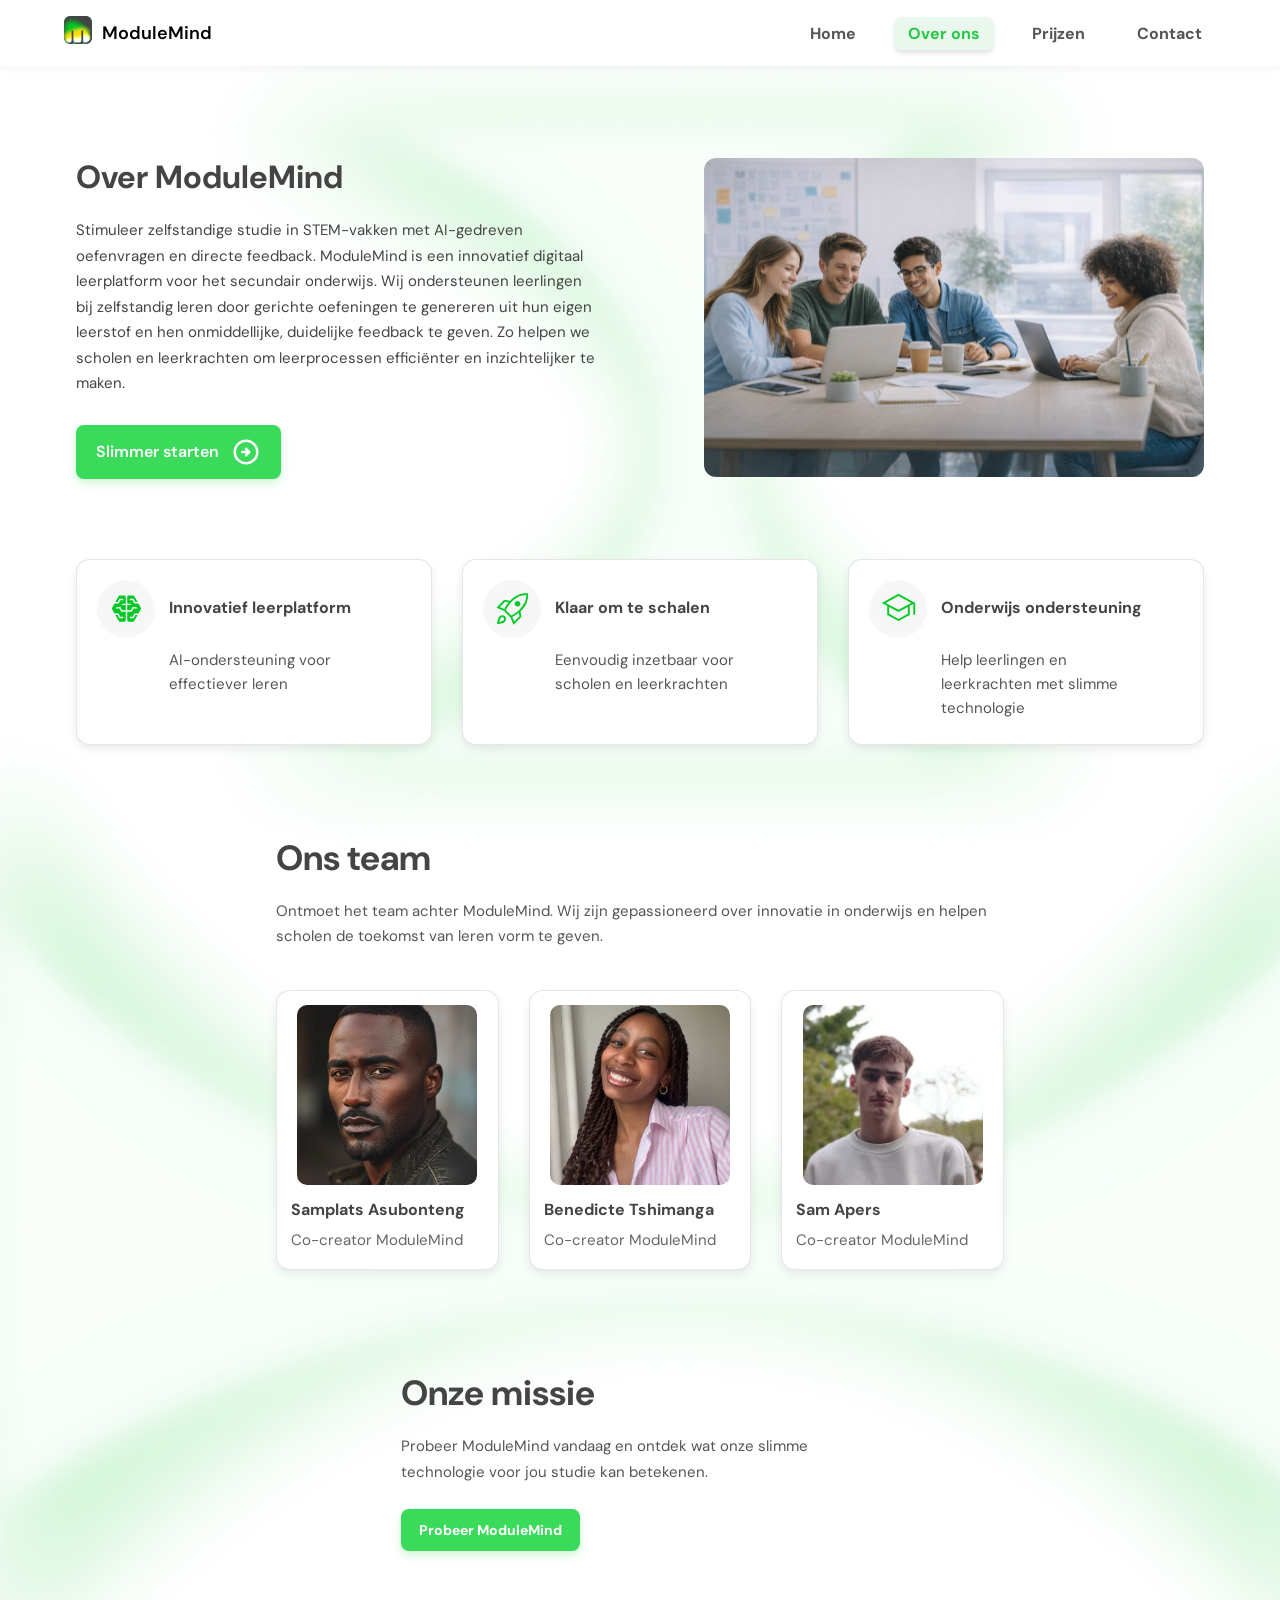
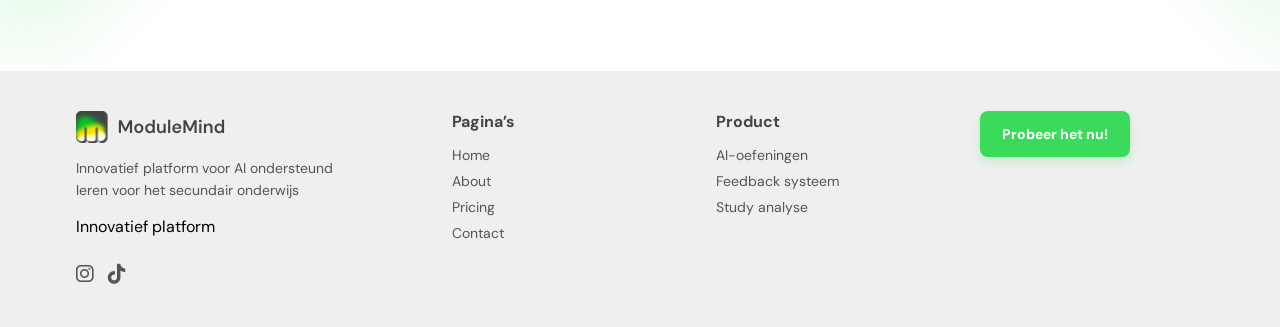
==== commit 080dfce8: "update about" ====
--- a/about.html
+++ b/about.html
@@ -30,13 +30,13 @@
 new Date().getTime(),event:'gtm.js'});var f=d.getElementsByTagName(s)[0],
 j=d.createElement(s),dl=l!='dataLayer'?'&l='+l:'';j.async=true;j.src=
 'https://www.googletagmanager.com/gtm.js?id='+i+dl;f.parentNode.insertBefore(j,f);
-})(window,document,'script','dataLayer','GTM-NRNB7F7Q');</script>
+})(window,document,'script','dataLayer','GTM-58W4PGM6');</script>
 <!-- End Google Tag Manager -->
 </head>
 
 <body>
 <!-- Google Tag Manager (noscript) -->
-<noscript><iframe src="https://www.googletagmanager.com/ns.html?id=GTM-NRNB7F7Q"
+<noscript><iframe src="https://www.googletagmanager.com/ns.html?id=GTM-58W4PGM6"
 height="0" width="0" style="display:none;visibility:hidden"></iframe></noscript>
 <!-- End Google Tag Manager (noscript) -->
  
@@ -131,7 +131,7 @@
       </div>
 
       <div class="teamss">
-        <img src="images/Bene.svg" alt="Benedicte Tshimanga">
+        <img src="images/bene.jpeg" alt="Benedicte Tshimanga">
         <h3>Benedicte Tshimanga</h3>
         <p>Co-creator ModuleMind</p>
       </div>
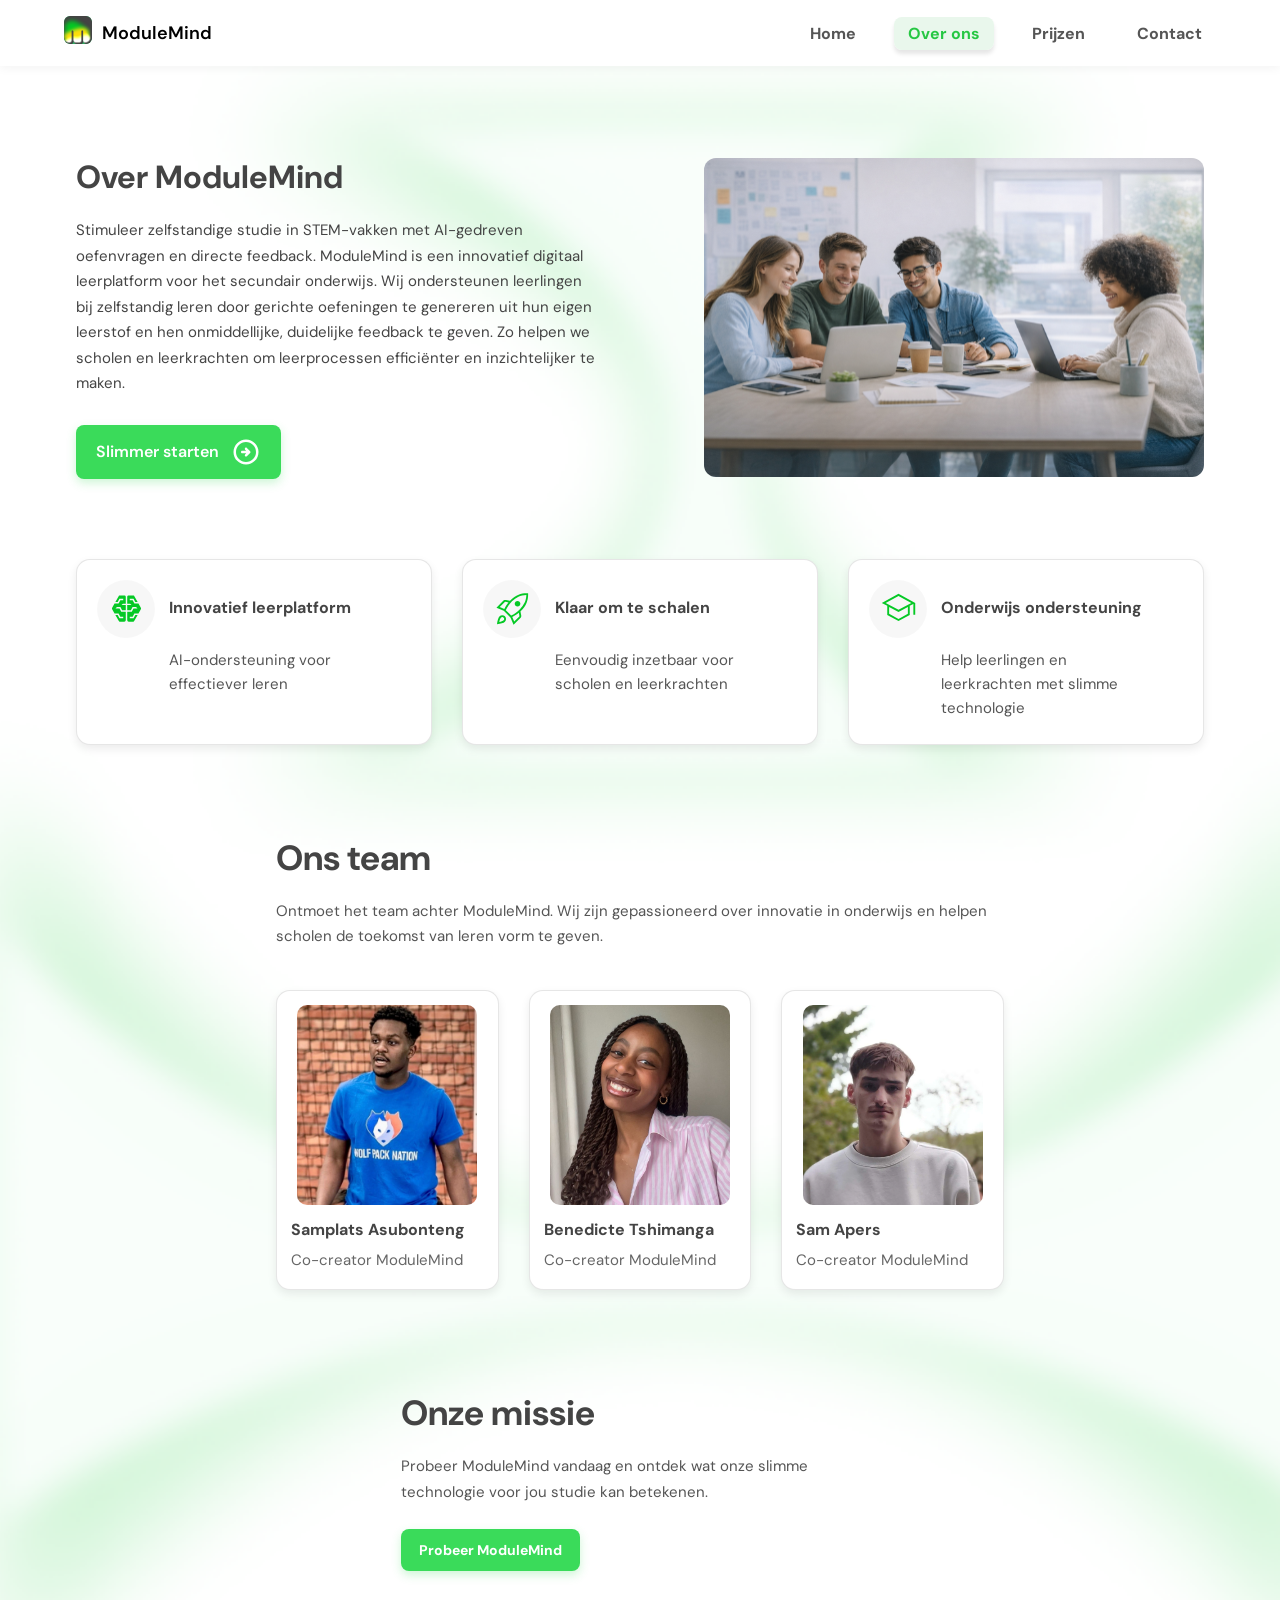
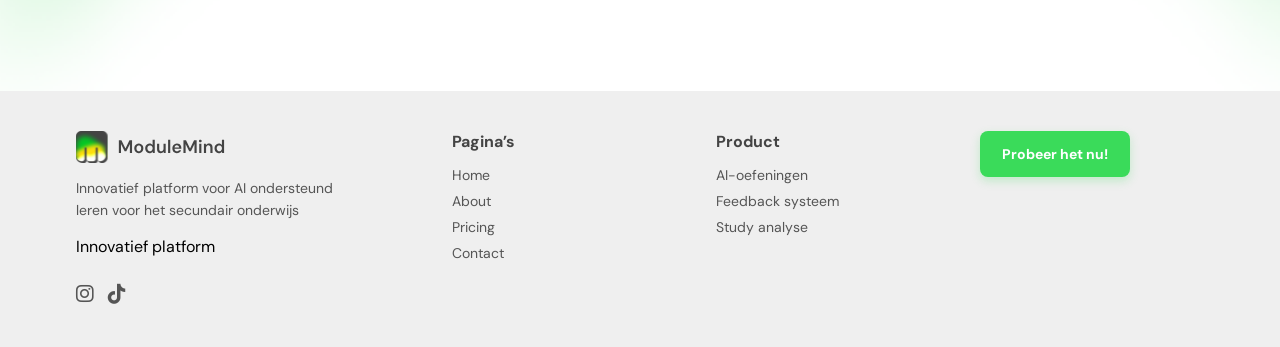
==== commit 9dd1d6cc: "Refactor code structure for improved readability and maintainability" ====
--- a/about.html
+++ b/about.html
@@ -125,7 +125,7 @@
 
     <div class="team">
       <div class="teamss">
-        <img src="images/Samplats.svg" alt="Samplats Asubonteng">
+        <img src="images/Samplats.jpeg" alt="Samplats Asubonteng">
         <h3>Samplats Asubonteng</h3>
         <p>Co-creator ModuleMind</p>
       </div>
--- a/css/samplats.css
+++ b/css/samplats.css
@@ -261,6 +261,7 @@
   border: 1px solid rgba(119, 119, 119, .18);
   border-radius: 14px;
   box-shadow: 0 4px 10px rgba(0, 0, 0, .08);
+  
 }
 
 .cardd {
@@ -343,7 +344,7 @@
 .teamss img {
   width: 100%;
   max-width: 180px;
-  height: 180px;
+  height: 200px;
   object-fit: cover;
   display: block;
   margin: 0 auto 14px;
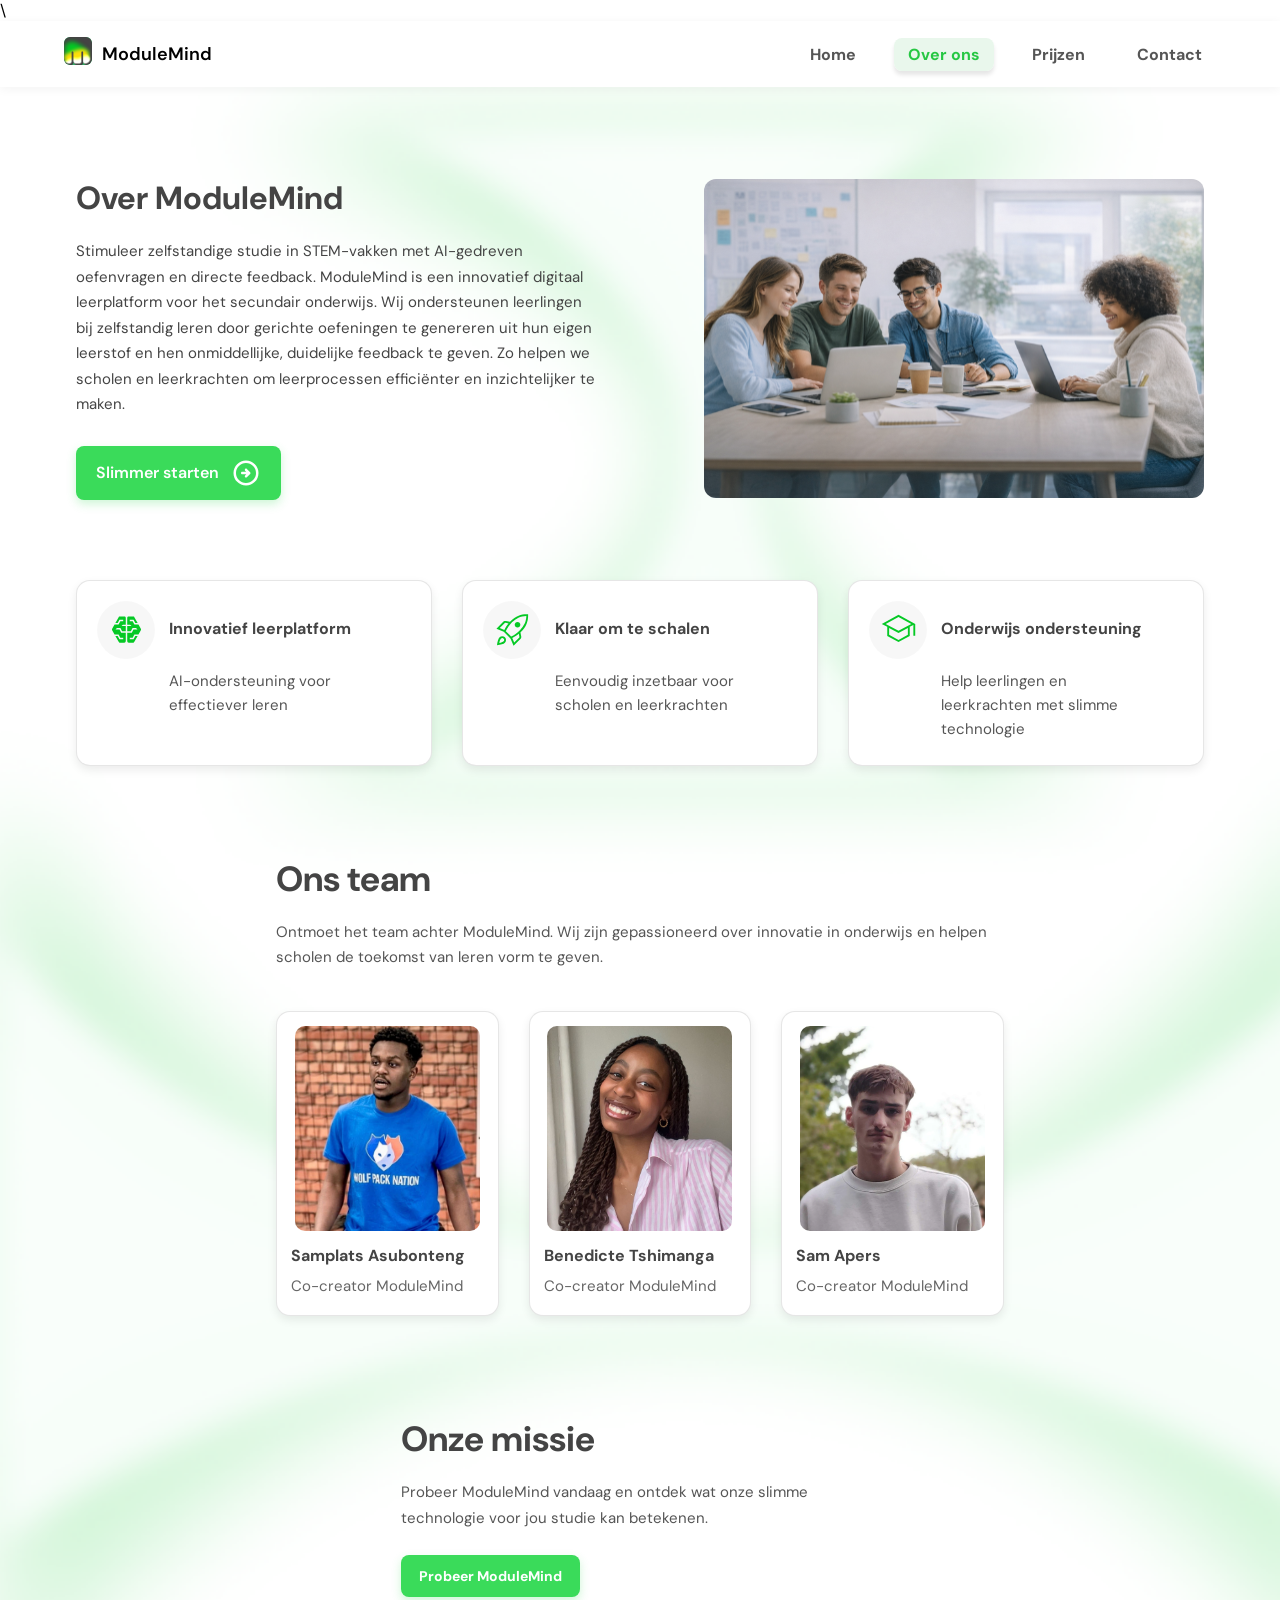
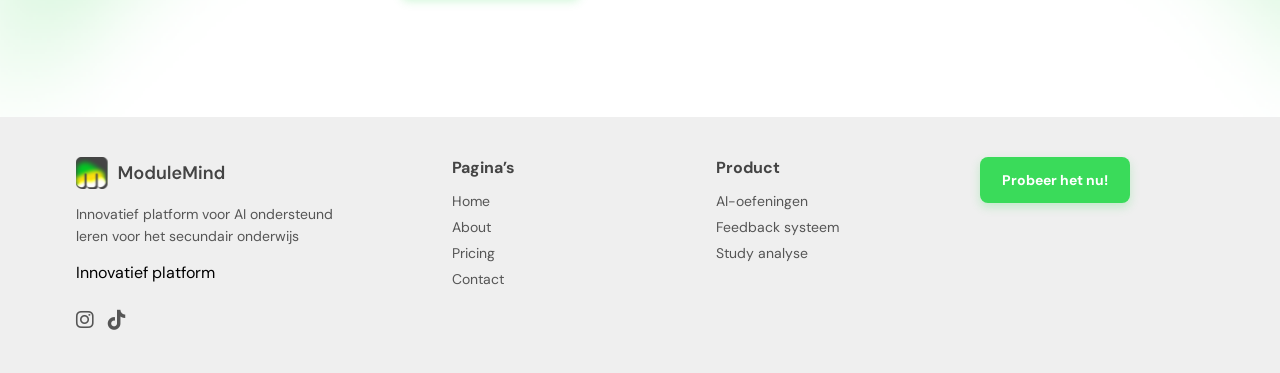
==== commit 751223a6: "fix: added hotjar code on every page" ====
--- a/about.html
+++ b/about.html
@@ -31,7 +31,18 @@
 j=d.createElement(s),dl=l!='dataLayer'?'&l='+l:'';j.async=true;j.src=
 'https://www.googletagmanager.com/gtm.js?id='+i+dl;f.parentNode.insertBefore(j,f);
 })(window,document,'script','dataLayer','GTM-58W4PGM6');</script>
-<!-- End Google Tag Manager -->
+<!-- End Google Tag Manager -->\
+ <!-- Hotjar Tracking Code for ModuleMind -->
+<script>
+    (function(h,o,t,j,a,r){
+        h.hj=h.hj||function(){(h.hj.q=h.hj.q||[]).push(arguments)};
+        h._hjSettings={hjid:6696644,hjsv:6};
+        a=o.getElementsByTagName('head')[0];
+        r=o.createElement('script');r.async=1;
+        r.src=t+h._hjSettings.hjid+j+h._hjSettings.hjsv;
+        a.appendChild(r);
+    })(window,document,'https://static.hotjar.com/c/hotjar-','.js?sv=');
+</script>
 </head>
 
 <body>
--- a/css/samplats.css
+++ b/css/samplats.css
@@ -343,8 +343,8 @@
 
 .teamss img {
   width: 100%;
-  max-width: 180px;
-  height: 200px;
+  max-width: 185px;
+  height: 205px;
   object-fit: cover;
   display: block;
   margin: 0 auto 14px;
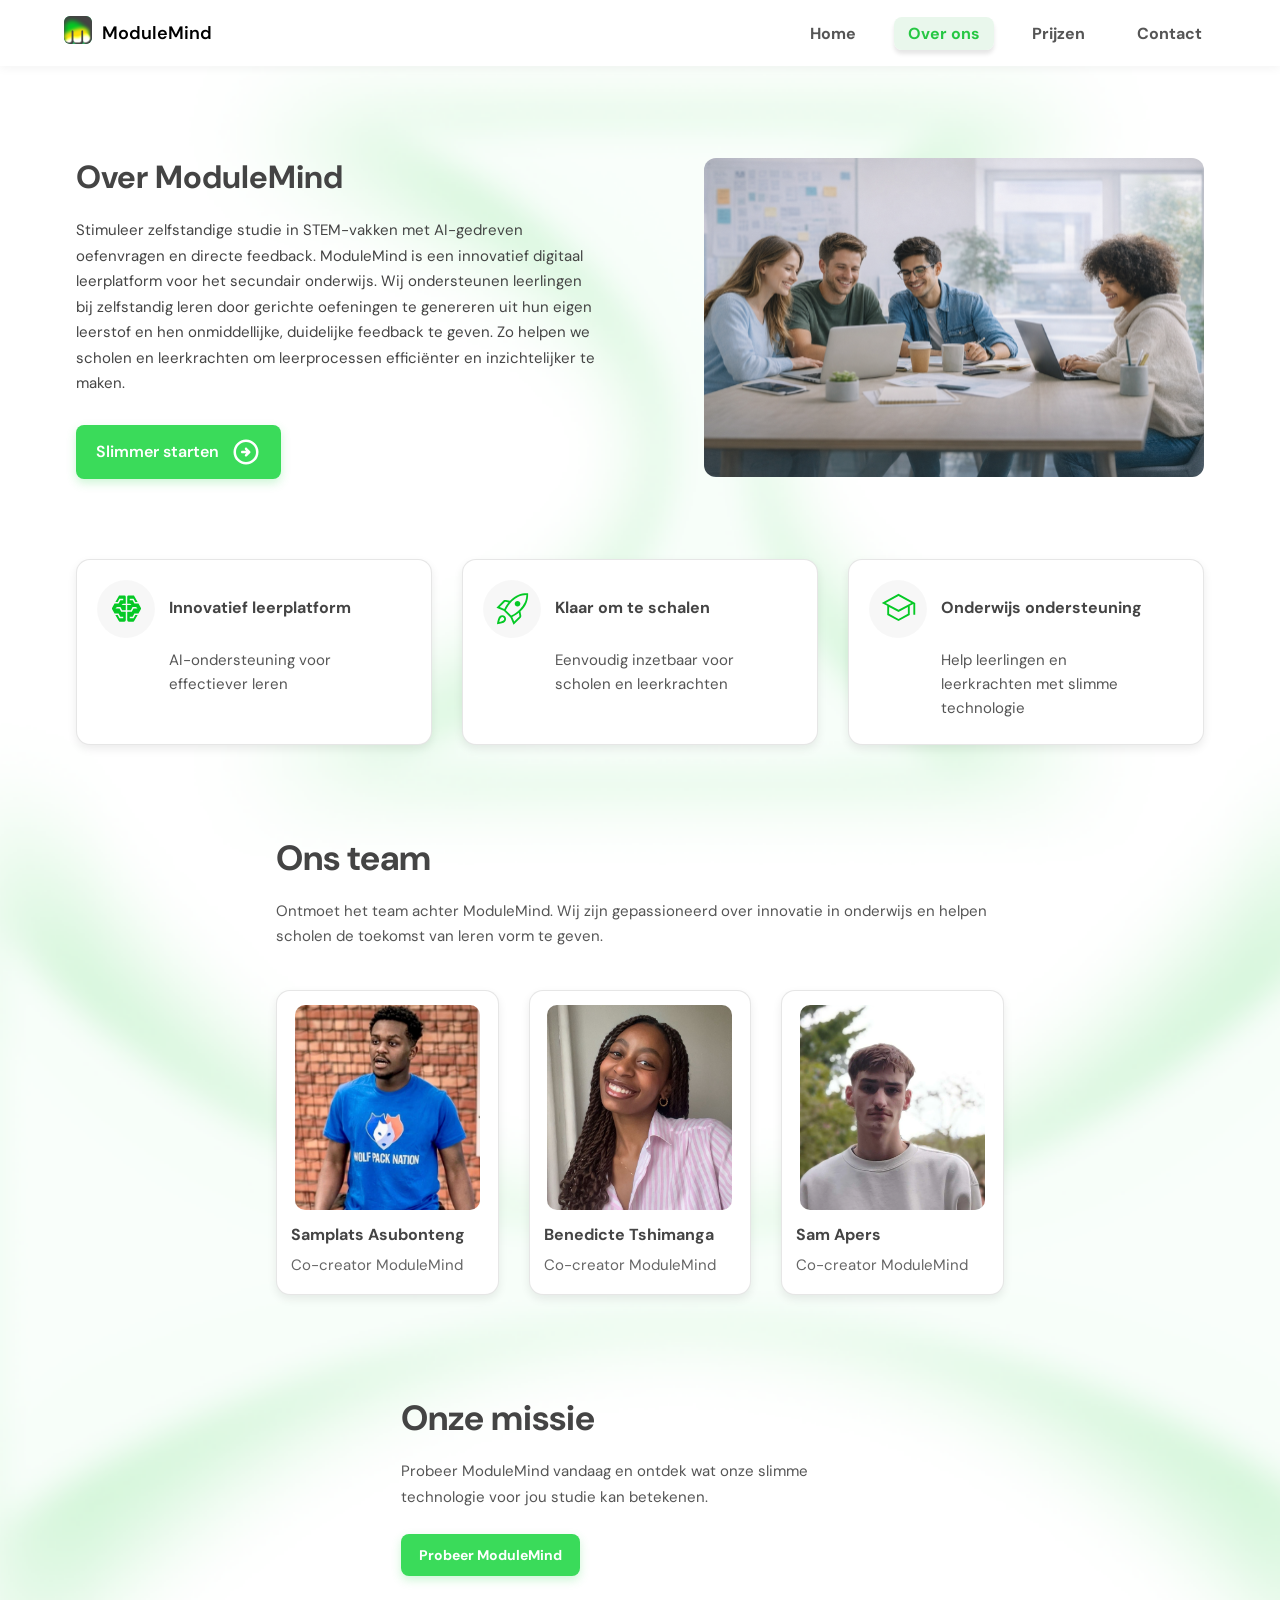
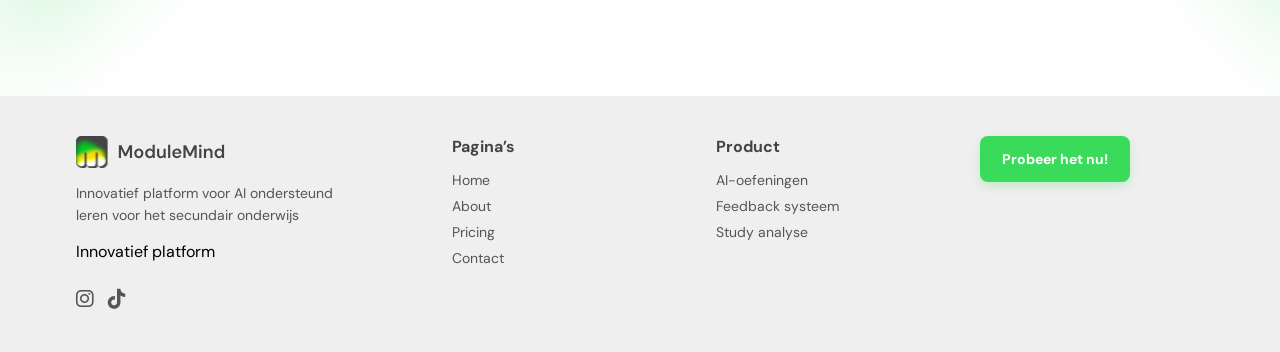
==== commit 789bac07: "fix: unwanted character" ====
--- a/about.html
+++ b/about.html
@@ -31,7 +31,7 @@
 j=d.createElement(s),dl=l!='dataLayer'?'&l='+l:'';j.async=true;j.src=
 'https://www.googletagmanager.com/gtm.js?id='+i+dl;f.parentNode.insertBefore(j,f);
 })(window,document,'script','dataLayer','GTM-58W4PGM6');</script>
-<!-- End Google Tag Manager -->\
+<!-- End Google Tag Manager -->
  <!-- Hotjar Tracking Code for ModuleMind -->
 <script>
     (function(h,o,t,j,a,r){
@@ -42,6 +42,13 @@
         r.src=t+h._hjSettings.hjid+j+h._hjSettings.hjsv;
         a.appendChild(r);
     })(window,document,'https://static.hotjar.com/c/hotjar-','.js?sv=');
+</script>
+<script type="text/javascript">
+    (function(c,l,a,r,i,t,y){
+        c[a]=c[a]||function(){(c[a].q=c[a].q||[]).push(arguments)};
+        t=l.createElement(r);t.async=1;t.src="https://www.clarity.ms/tag/"+i;
+        y=l.getElementsByTagName(r)[0];y.parentNode.insertBefore(t,y);
+    })(window, document, "clarity", "script", "woynqoadis");
 </script>
 </head>
 
